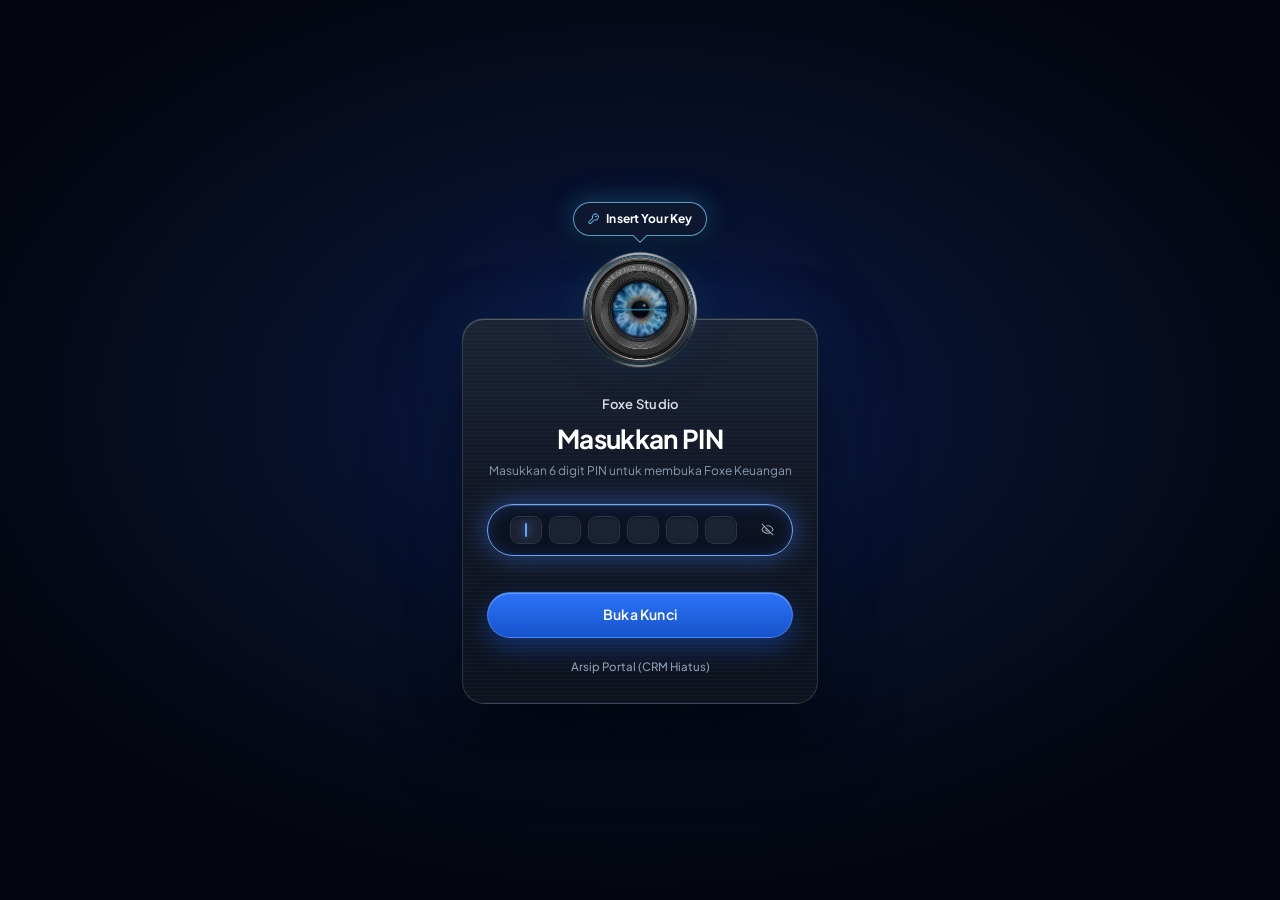
==== index.html @ e24c89da "Auto-sync Google Drive (Cloud Cron) [skip ci]" ====
<!doctype html>
<html lang="id">
  <head>
    <meta charset="UTF-8" />
    <meta name="viewport" content="width=device-width, initial-scale=1.0" />
    <meta http-equiv="Cache-Control" content="no-cache, no-store, must-revalidate" />
    <meta http-equiv="Pragma" content="no-cache" />
    <meta http-equiv="Expires" content="0" />
    <meta name="foxe-sync-id" content="sy_20261125-1525" />
    <title>Foxe Studio Keuangan — Pearl Prism Frost</title>
    <link rel="icon" type="image/png" href="./assets/glass/logo-foxe.png" />
    <script>const BUILD_ID = "1795620382"; window.FOXE_BUILD_ID = BUILD_ID;</script>
    <link rel="preconnect" href="https://fonts.googleapis.com" />
    <link rel="preconnect" href="https://fonts.gstatic.com" crossorigin />
    <link
      href="https://fonts.googleapis.com/css2?family=JetBrains+Mono:wght@400;500;600;700&family=Plus+Jakarta+Sans:wght@400;500;600;700;800&display=swap"
      rel="stylesheet"
    />
    <script type="module" crossorigin src="./assets/index-D9sc4rvo.js"></script>
    <link rel="stylesheet" crossorigin href="./assets/index-BYq5_kEi.css">
  </head>
  <body>
    <div id="root"></div>
  </body>
</html>
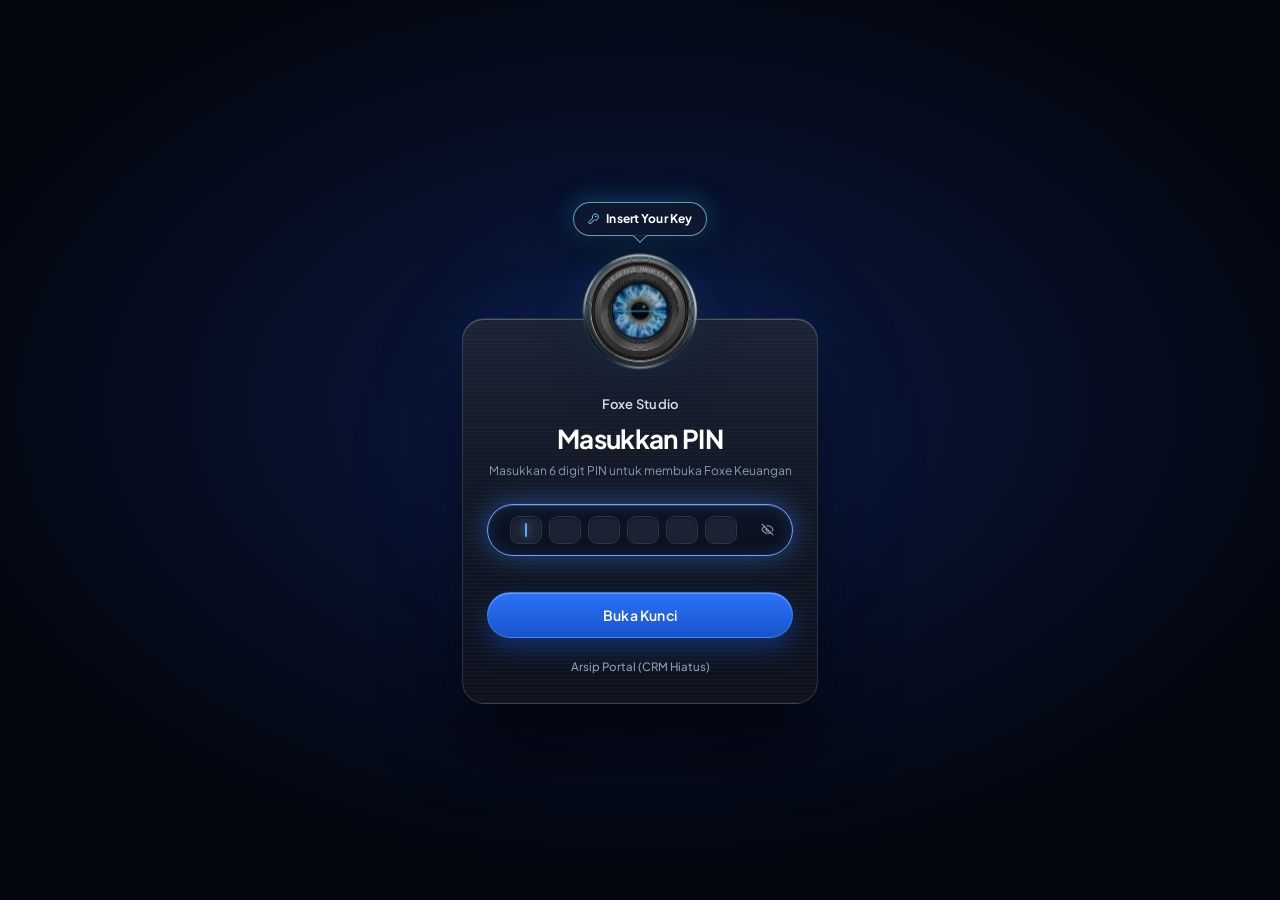
==== commit 8b096a21: "Auto-sync Google Drive (Cloud Cron) [skip ci]" ====
--- a/index.html
+++ b/index.html
@@ -6,10 +6,10 @@
     <meta http-equiv="Cache-Control" content="no-cache, no-store, must-revalidate" />
     <meta http-equiv="Pragma" content="no-cache" />
     <meta http-equiv="Expires" content="0" />
-    <meta name="foxe-sync-id" content="sy_20261125-1525" />
+    <meta name="foxe-sync-id" content="sy_20261126-0951" />
     <title>Foxe Studio Keuangan — Pearl Prism Frost</title>
     <link rel="icon" type="image/png" href="./assets/glass/logo-foxe.png" />
-    <script>const BUILD_ID = "1795620382"; window.FOXE_BUILD_ID = BUILD_ID;</script>
+    <script>const BUILD_ID = "1795686728"; window.FOXE_BUILD_ID = BUILD_ID;</script>
     <link rel="preconnect" href="https://fonts.googleapis.com" />
     <link rel="preconnect" href="https://fonts.gstatic.com" crossorigin />
     <link
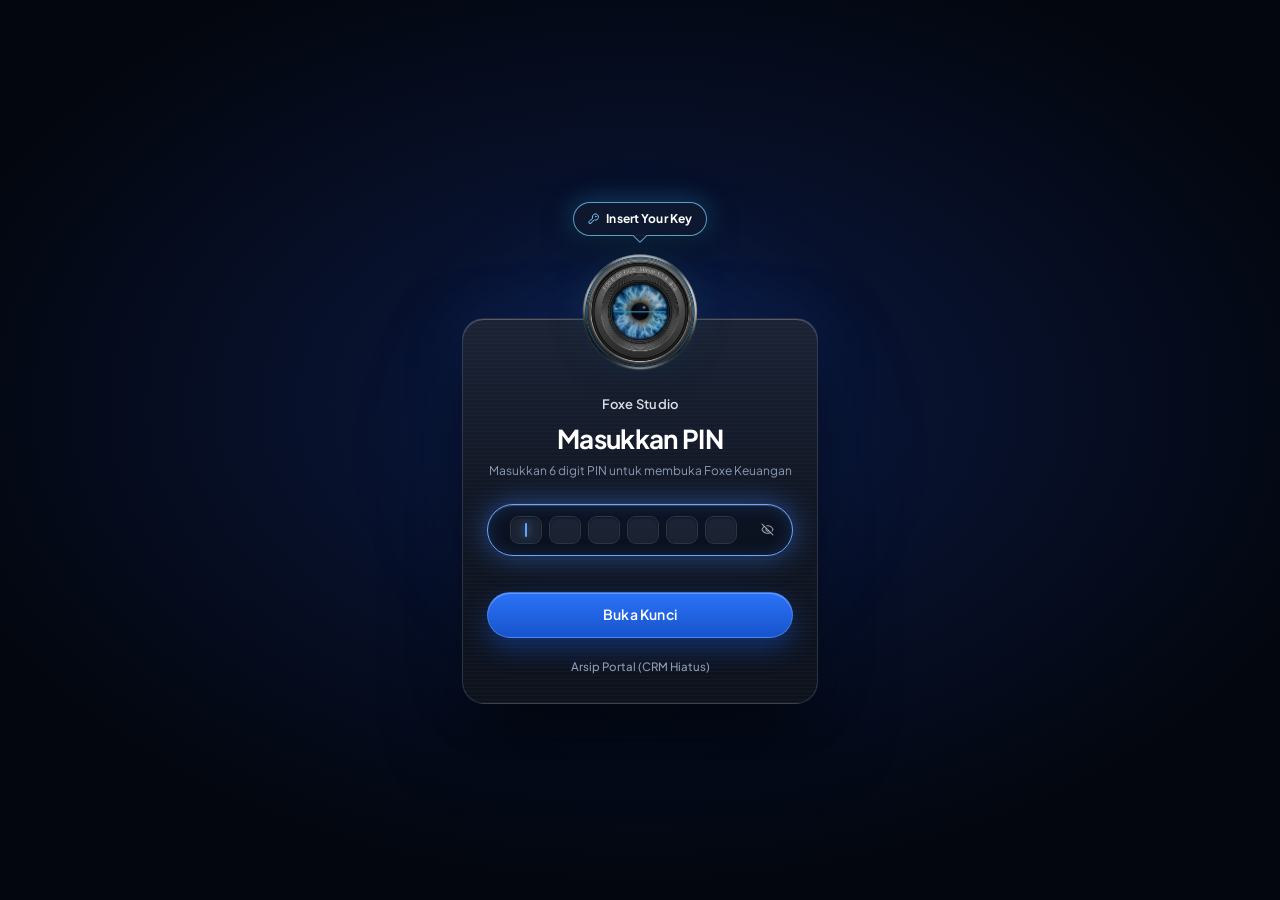
==== commit 6afe0150: "fix(sync): trigger auto full-sync on Update, show inline modal errors, and improve cloud polling" ====
--- a/index.html
+++ b/index.html
@@ -9,15 +9,15 @@
     <meta name="foxe-sync-id" content="sy_20261126-0951" />
     <title>Foxe Studio Keuangan — Pearl Prism Frost</title>
     <link rel="icon" type="image/png" href="./assets/glass/logo-foxe.png" />
-    <script>const BUILD_ID = "1795686728"; window.FOXE_BUILD_ID = BUILD_ID;</script>
+    <script>const BUILD_ID = "1795694083"; window.FOXE_BUILD_ID = BUILD_ID;</script>
     <link rel="preconnect" href="https://fonts.googleapis.com" />
     <link rel="preconnect" href="https://fonts.gstatic.com" crossorigin />
     <link
       href="https://fonts.googleapis.com/css2?family=JetBrains+Mono:wght@400;500;600;700&family=Plus+Jakarta+Sans:wght@400;500;600;700;800&display=swap"
       rel="stylesheet"
     />
-    <script type="module" crossorigin src="./assets/index-D9sc4rvo.js"></script>
-    <link rel="stylesheet" crossorigin href="./assets/index-BYq5_kEi.css">
+    <script type="module" crossorigin src="./assets/index-B6zv9a7u.js"></script>
+    <link rel="stylesheet" crossorigin href="./assets/index-qf_C1pP2.css">
   </head>
   <body>
     <div id="root"></div>
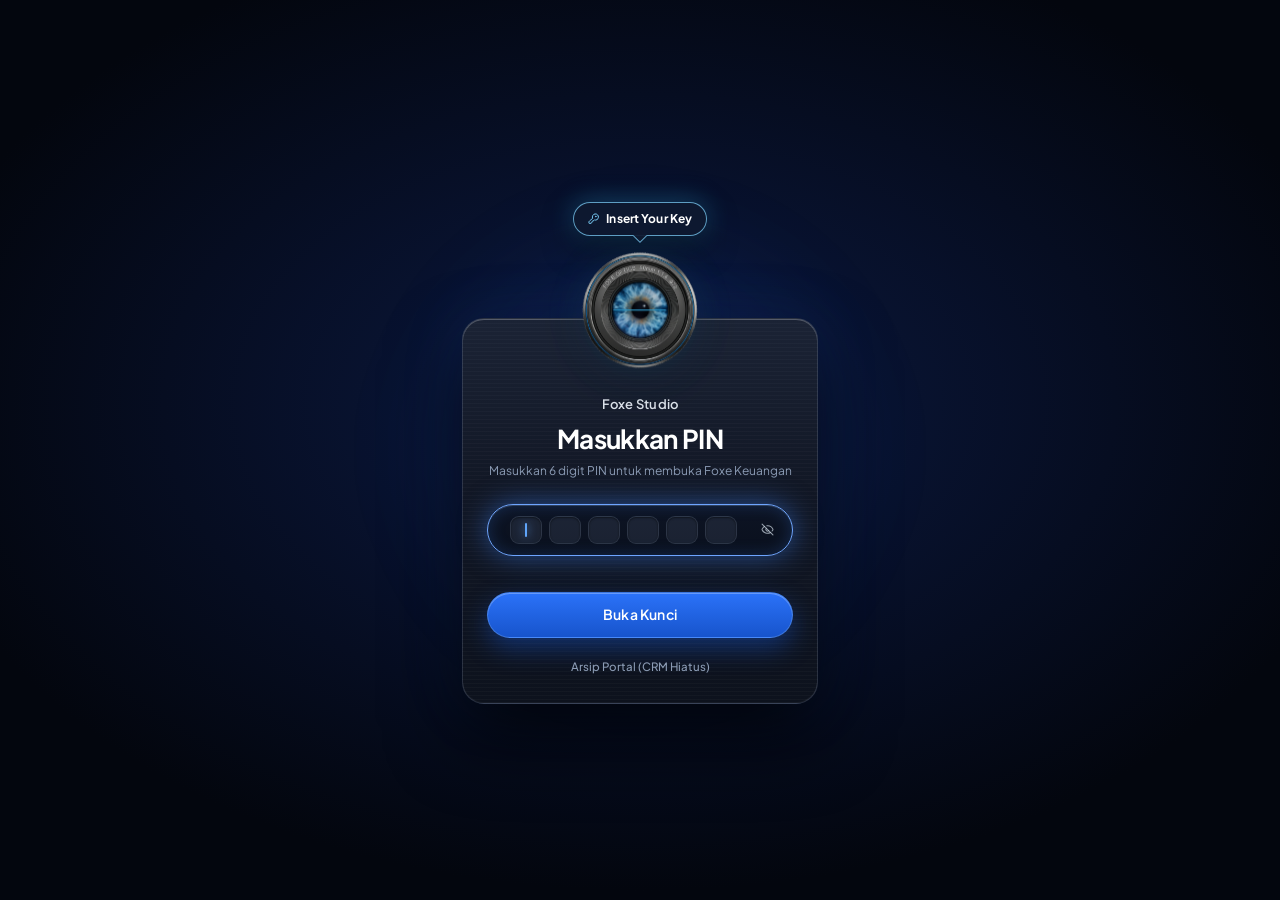
==== commit b78672da: "Auto-sync Google Drive (Cloud Cron) [skip ci]" ====
--- a/index.html
+++ b/index.html
@@ -6,10 +6,10 @@
     <meta http-equiv="Cache-Control" content="no-cache, no-store, must-revalidate" />
     <meta http-equiv="Pragma" content="no-cache" />
     <meta http-equiv="Expires" content="0" />
-    <meta name="foxe-sync-id" content="sy_20261126-0951" />
+    <meta name="foxe-sync-id" content="sy_20261126-1454" />
     <title>Foxe Studio Keuangan — Pearl Prism Frost</title>
     <link rel="icon" type="image/png" href="./assets/glass/logo-foxe.png" />
-    <script>const BUILD_ID = "1795694083"; window.FOXE_BUILD_ID = BUILD_ID;</script>
+    <script>const BUILD_ID = "1795704926"; window.FOXE_BUILD_ID = BUILD_ID;</script>
     <link rel="preconnect" href="https://fonts.googleapis.com" />
     <link rel="preconnect" href="https://fonts.gstatic.com" crossorigin />
     <link
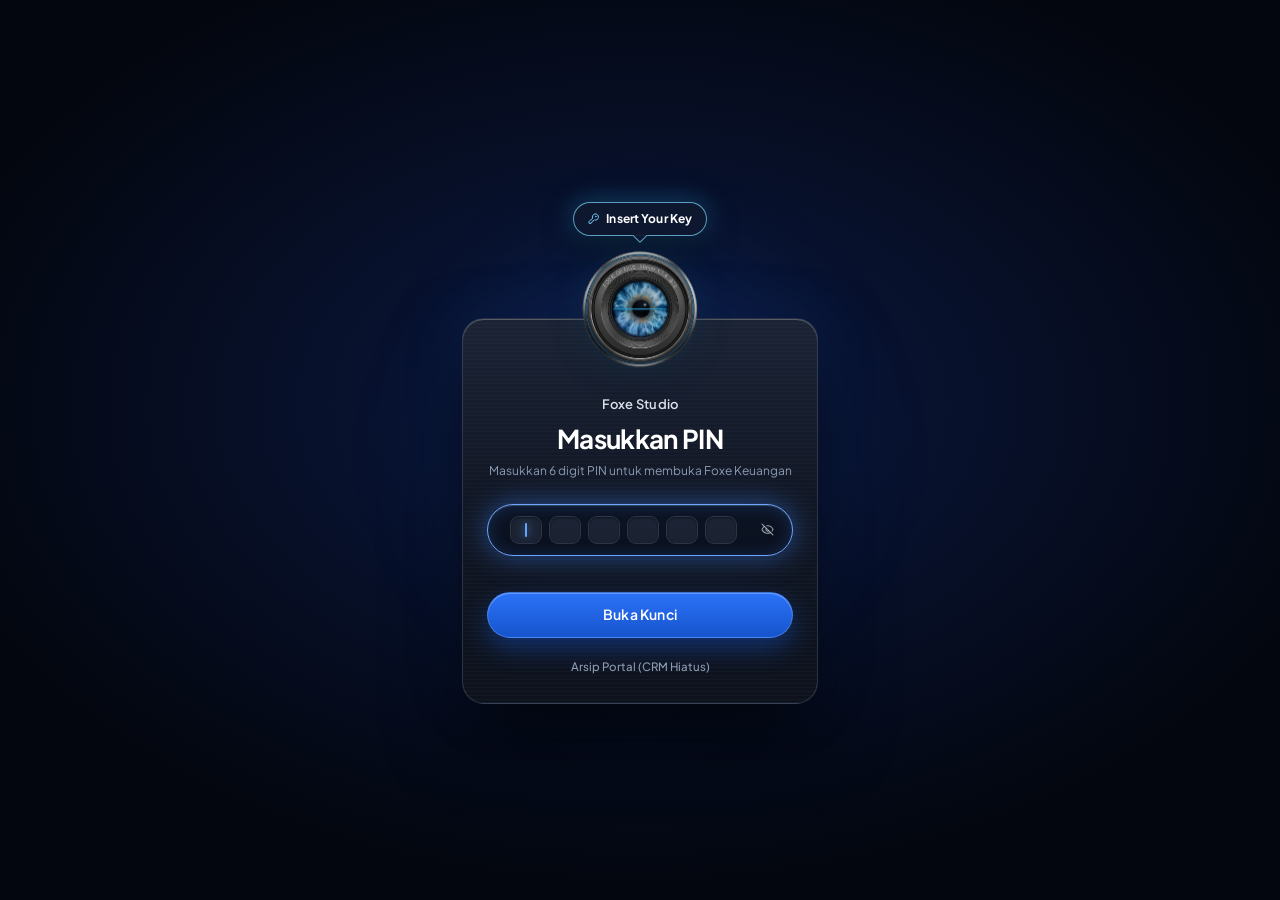
==== commit d6dedee2: "Auto-sync Google Drive (Cloud Cron) [skip ci]" ====
--- a/index.html
+++ b/index.html
@@ -6,10 +6,10 @@
     <meta http-equiv="Cache-Control" content="no-cache, no-store, must-revalidate" />
     <meta http-equiv="Pragma" content="no-cache" />
     <meta http-equiv="Expires" content="0" />
-    <meta name="foxe-sync-id" content="sy_20261126-1454" />
+    <meta name="foxe-sync-id" content="sy_20261127-0956" />
     <title>Foxe Studio Keuangan — Pearl Prism Frost</title>
     <link rel="icon" type="image/png" href="./assets/glass/logo-foxe.png" />
-    <script>const BUILD_ID = "1795704926"; window.FOXE_BUILD_ID = BUILD_ID;</script>
+    <script>const BUILD_ID = "1795773413"; window.FOXE_BUILD_ID = BUILD_ID;</script>
     <link rel="preconnect" href="https://fonts.googleapis.com" />
     <link rel="preconnect" href="https://fonts.gstatic.com" crossorigin />
     <link
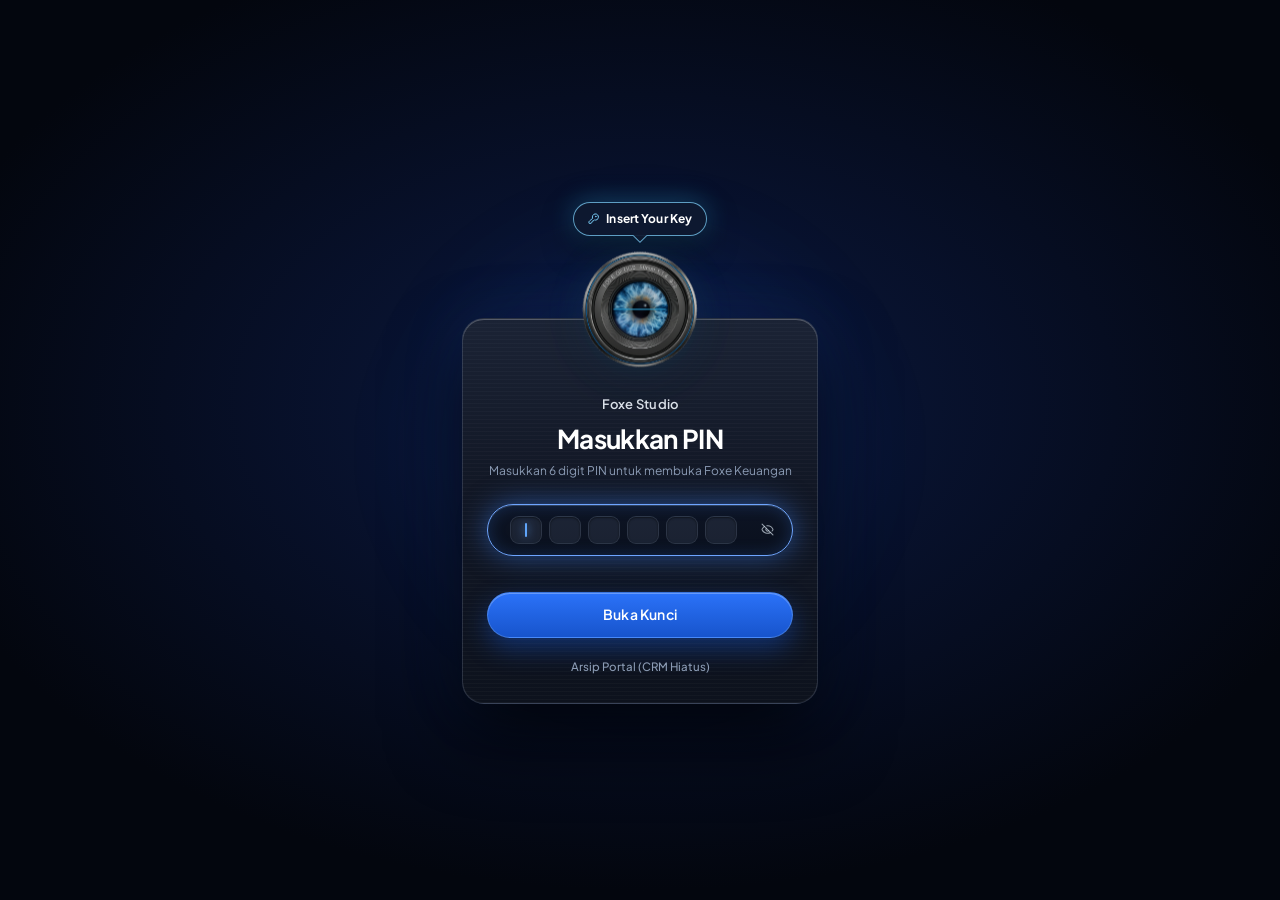
==== commit 007d2e8e: "Auto-sync Google Drive (Cloud Cron) [skip ci]" ====
--- a/index.html
+++ b/index.html
@@ -6,10 +6,10 @@
     <meta http-equiv="Cache-Control" content="no-cache, no-store, must-revalidate" />
     <meta http-equiv="Pragma" content="no-cache" />
     <meta http-equiv="Expires" content="0" />
-    <meta name="foxe-sync-id" content="sy_20261127-0956" />
+    <meta name="foxe-sync-id" content="sy_20261127-1451" />
     <title>Foxe Studio Keuangan — Pearl Prism Frost</title>
     <link rel="icon" type="image/png" href="./assets/glass/logo-foxe.png" />
-    <script>const BUILD_ID = "1795773413"; window.FOXE_BUILD_ID = BUILD_ID;</script>
+    <script>const BUILD_ID = "1795791150"; window.FOXE_BUILD_ID = BUILD_ID;</script>
     <link rel="preconnect" href="https://fonts.googleapis.com" />
     <link rel="preconnect" href="https://fonts.gstatic.com" crossorigin />
     <link
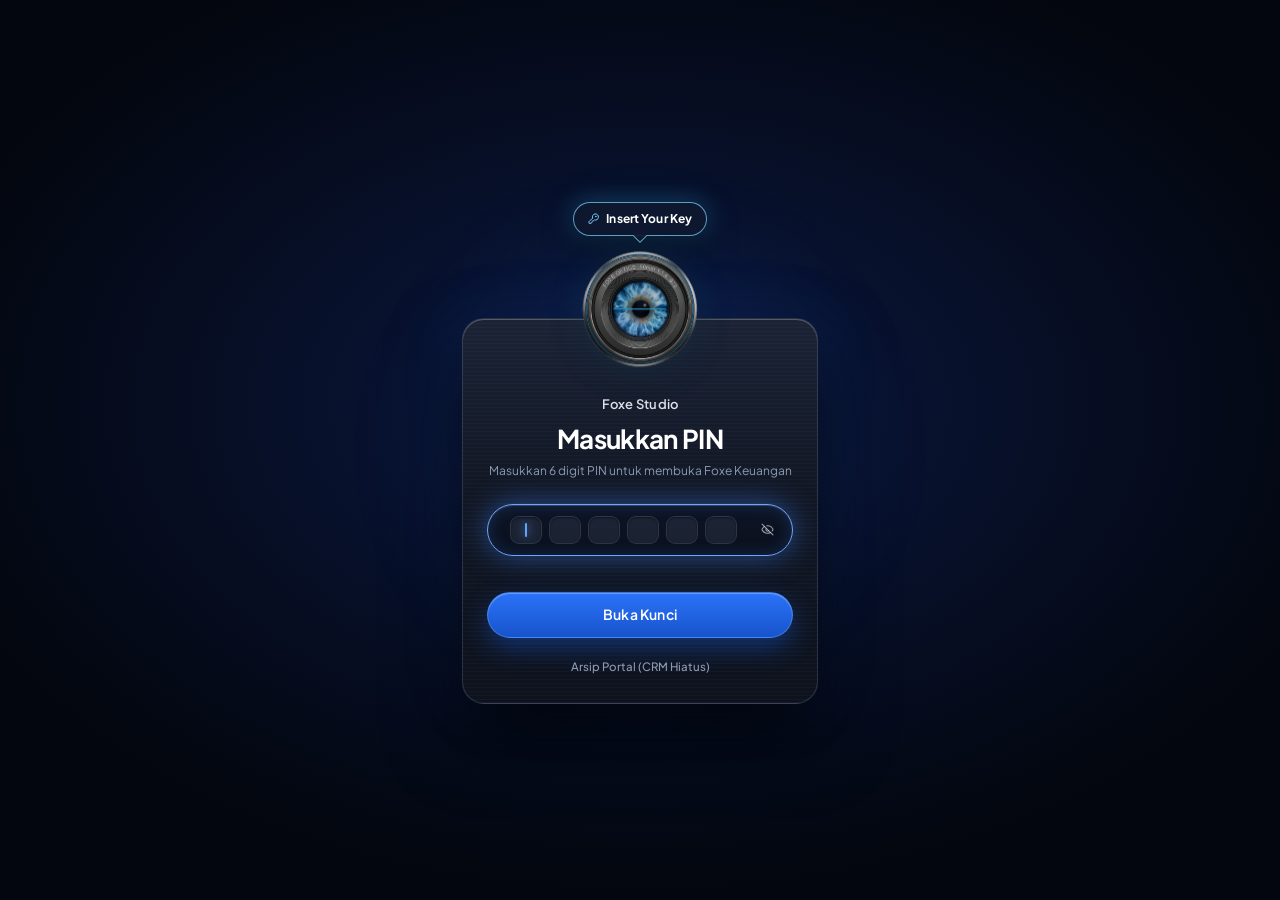
==== commit f3e11088: "Auto-sync Google Drive (Cloud Cron) [skip ci]" ====
--- a/index.html
+++ b/index.html
@@ -6,10 +6,10 @@
     <meta http-equiv="Cache-Control" content="no-cache, no-store, must-revalidate" />
     <meta http-equiv="Pragma" content="no-cache" />
     <meta http-equiv="Expires" content="0" />
-    <meta name="foxe-sync-id" content="sy_20261127-1451" />
+    <meta name="foxe-sync-id" content="sy_20261128-0910" />
     <title>Foxe Studio Keuangan — Pearl Prism Frost</title>
     <link rel="icon" type="image/png" href="./assets/glass/logo-foxe.png" />
-    <script>const BUILD_ID = "1795791150"; window.FOXE_BUILD_ID = BUILD_ID;</script>
+    <script>const BUILD_ID = "1795857072"; window.FOXE_BUILD_ID = BUILD_ID;</script>
     <link rel="preconnect" href="https://fonts.googleapis.com" />
     <link rel="preconnect" href="https://fonts.gstatic.com" crossorigin />
     <link
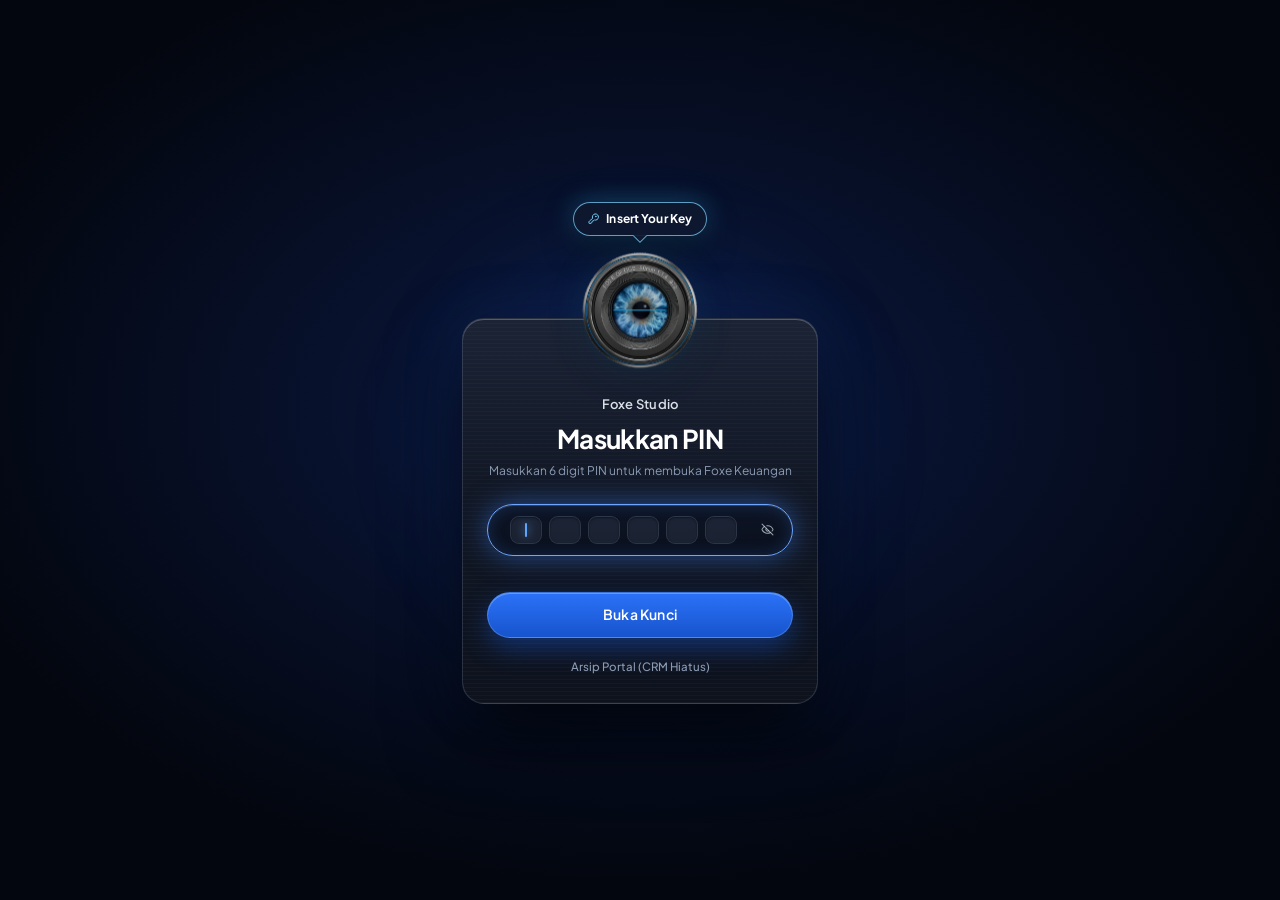
==== commit 0ae6138a: "Auto-sync Google Drive (Cloud Cron) [skip ci]" ====
--- a/index.html
+++ b/index.html
@@ -6,10 +6,10 @@
     <meta http-equiv="Cache-Control" content="no-cache, no-store, must-revalidate" />
     <meta http-equiv="Pragma" content="no-cache" />
     <meta http-equiv="Expires" content="0" />
-    <meta name="foxe-sync-id" content="sy_20261128-0910" />
+    <meta name="foxe-sync-id" content="sy_20261128-1400" />
     <title>Foxe Studio Keuangan — Pearl Prism Frost</title>
     <link rel="icon" type="image/png" href="./assets/glass/logo-foxe.png" />
-    <script>const BUILD_ID = "1795857072"; window.FOXE_BUILD_ID = BUILD_ID;</script>
+    <script>const BUILD_ID = "1795874451"; window.FOXE_BUILD_ID = BUILD_ID;</script>
     <link rel="preconnect" href="https://fonts.googleapis.com" />
     <link rel="preconnect" href="https://fonts.gstatic.com" crossorigin />
     <link
